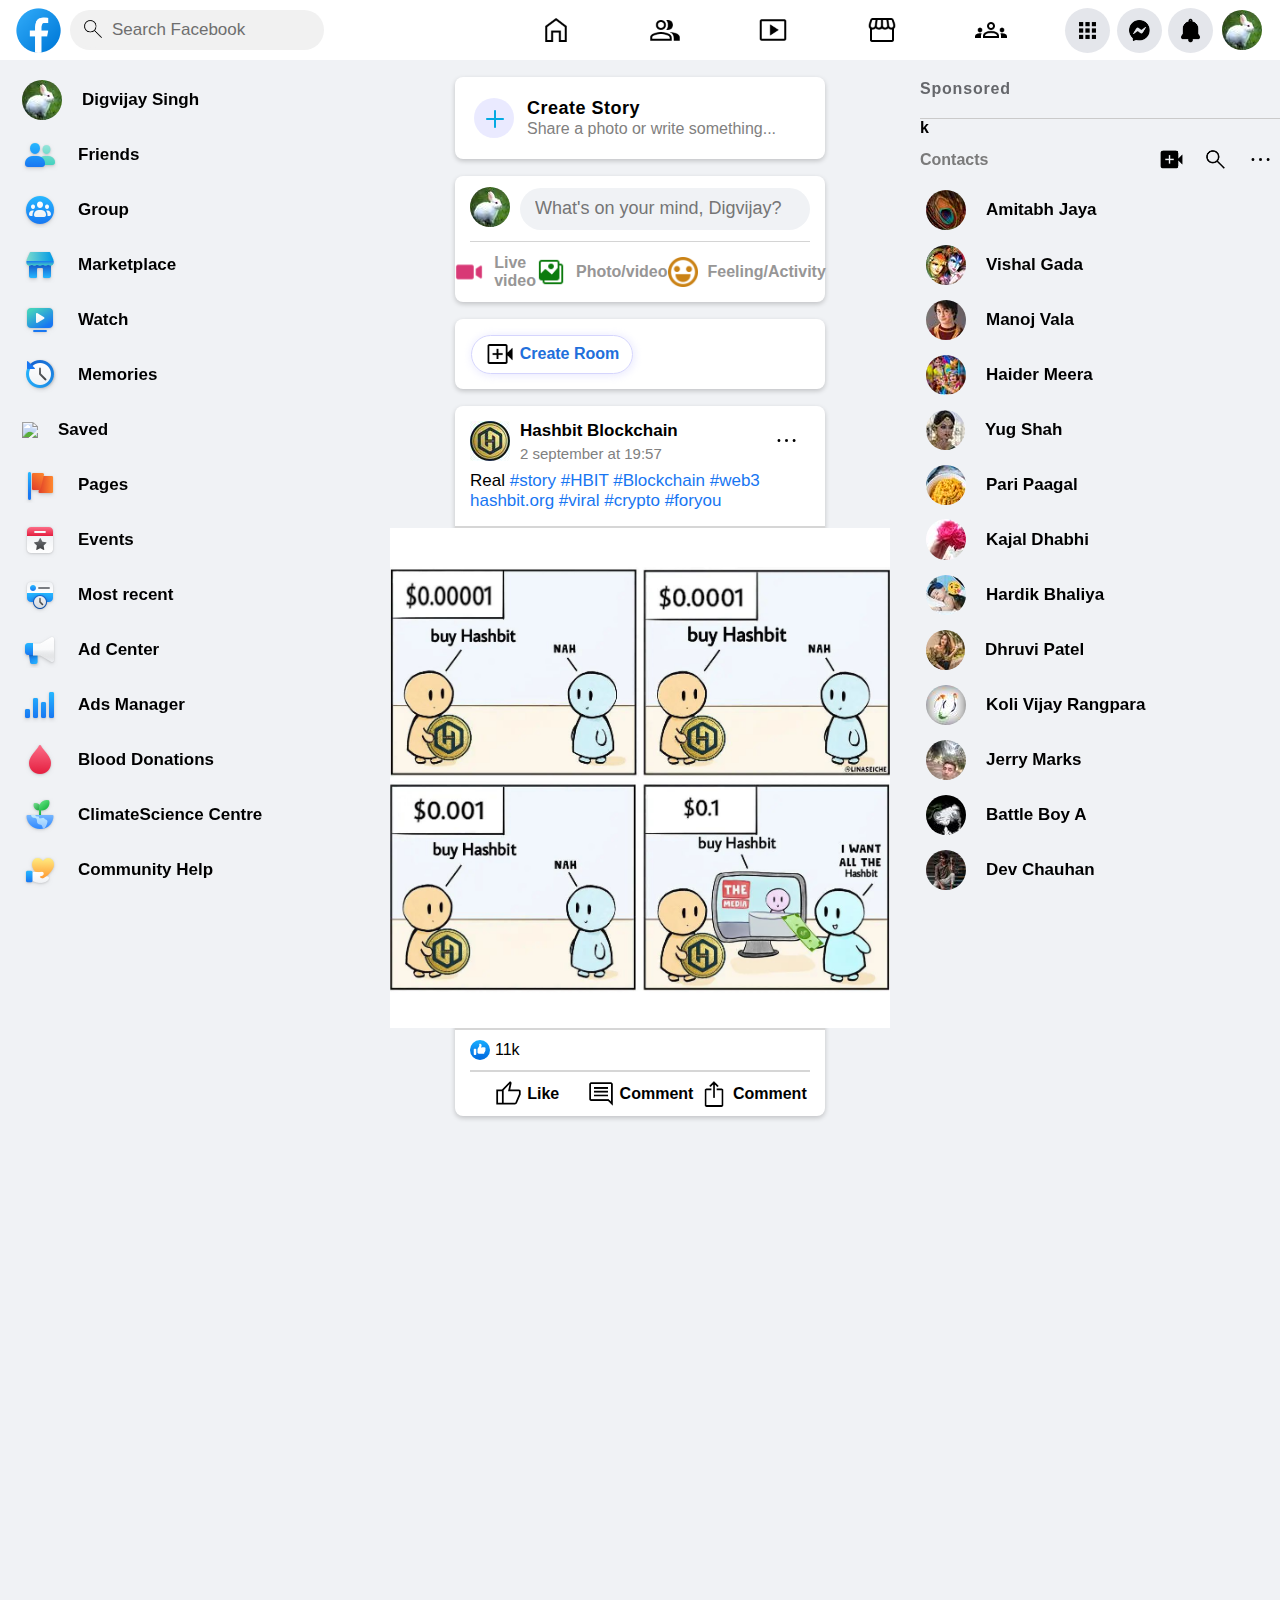
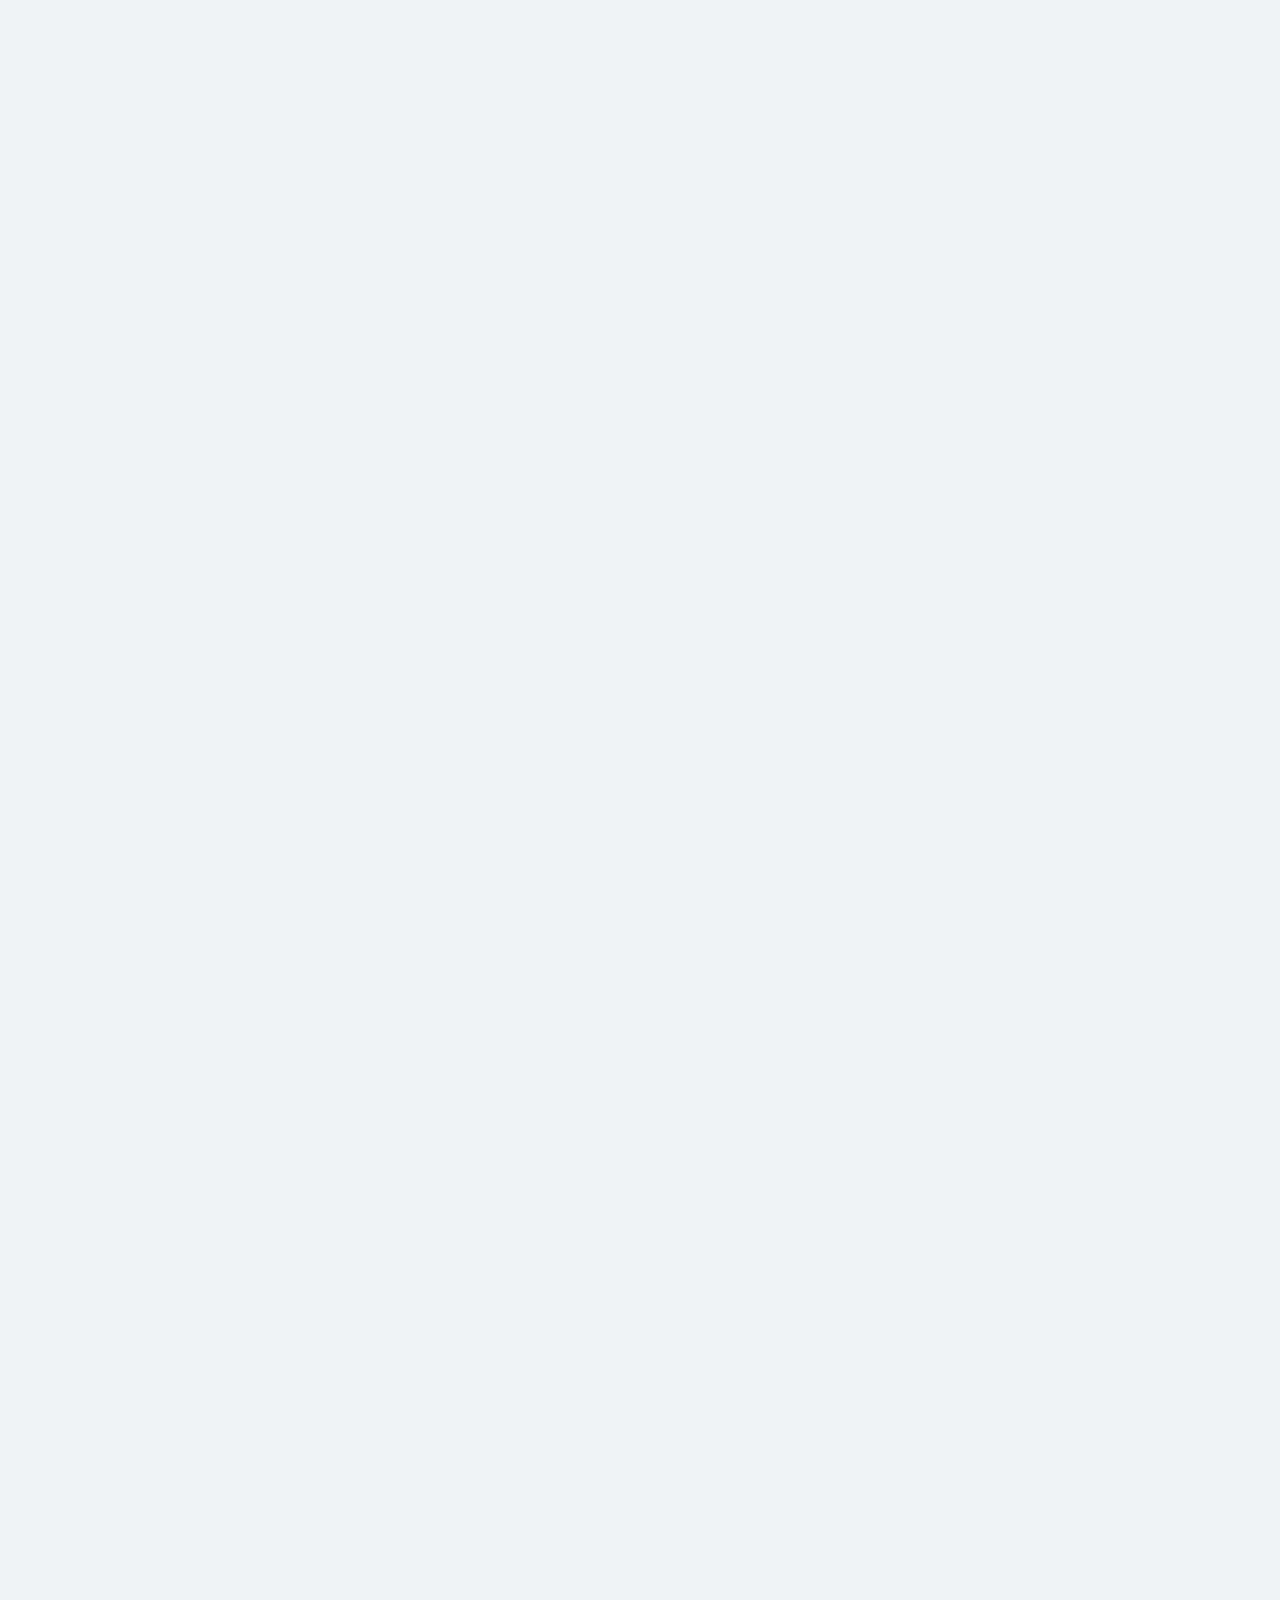
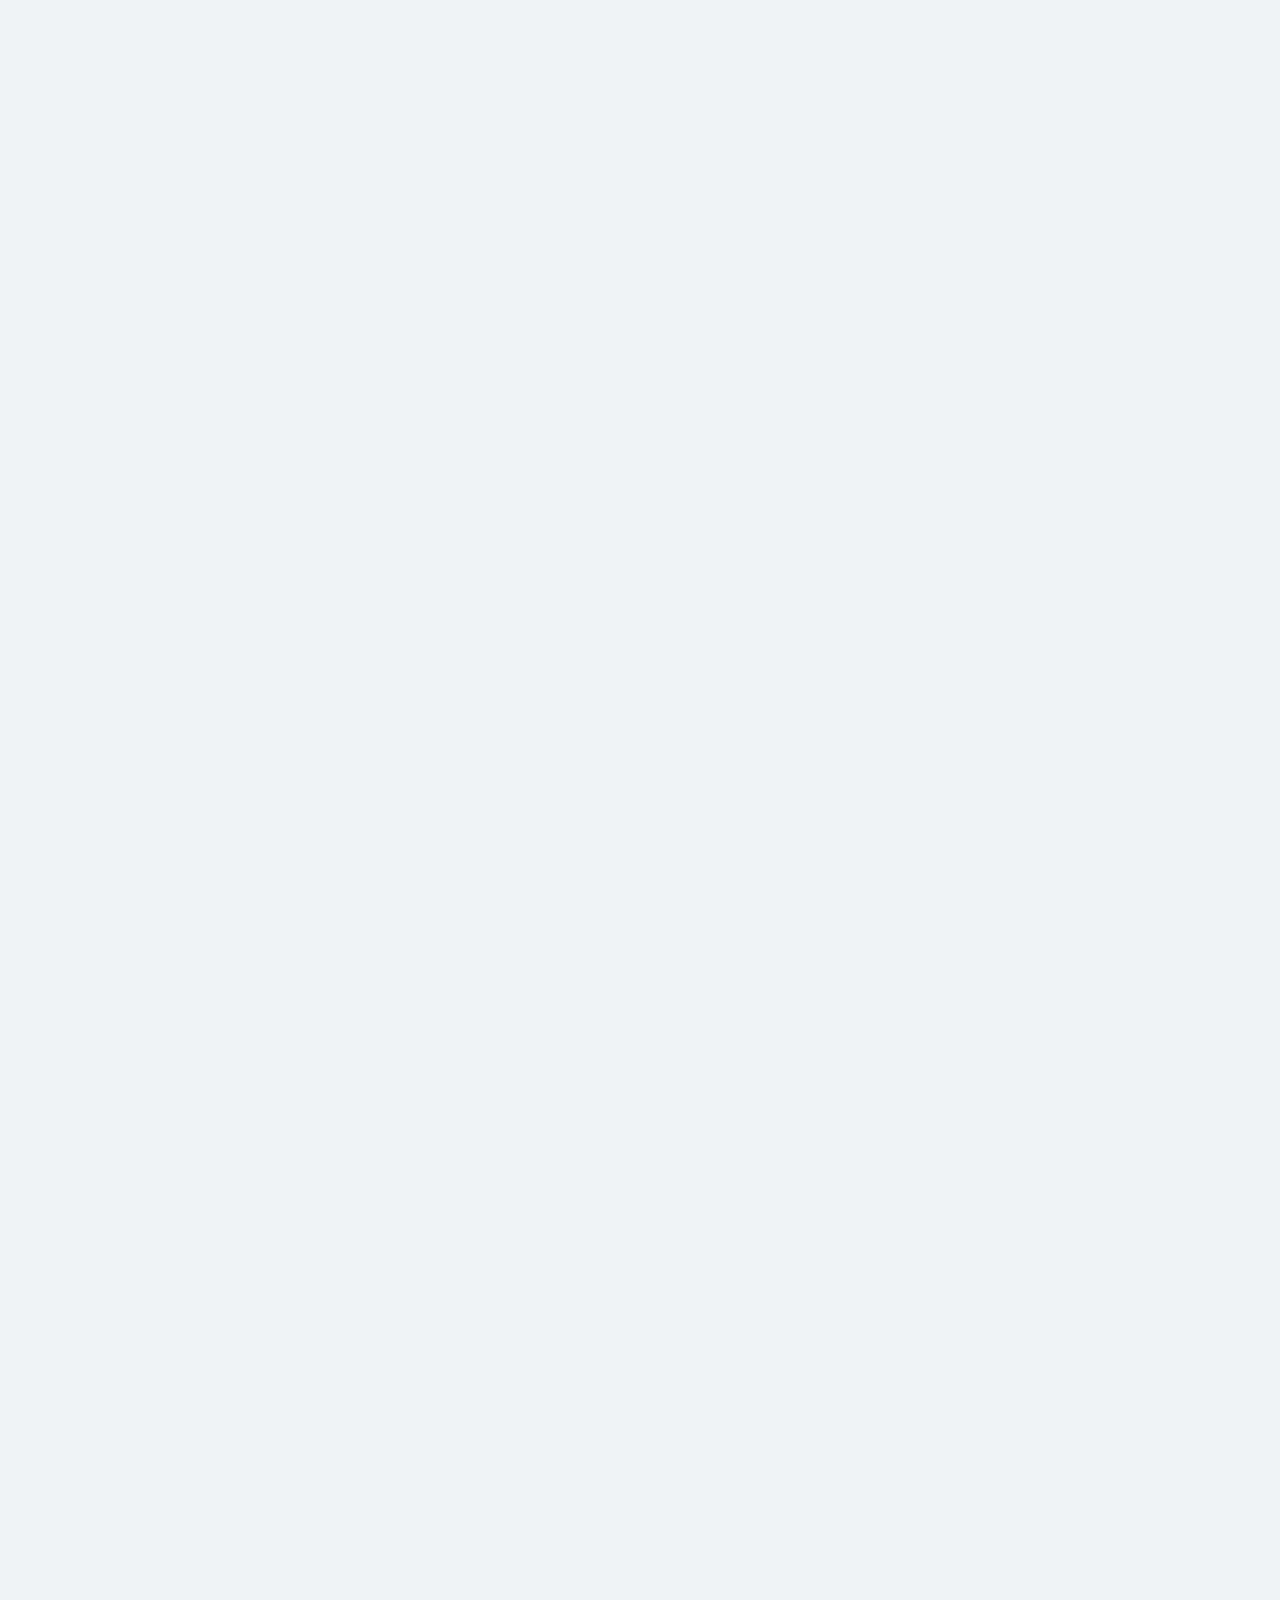
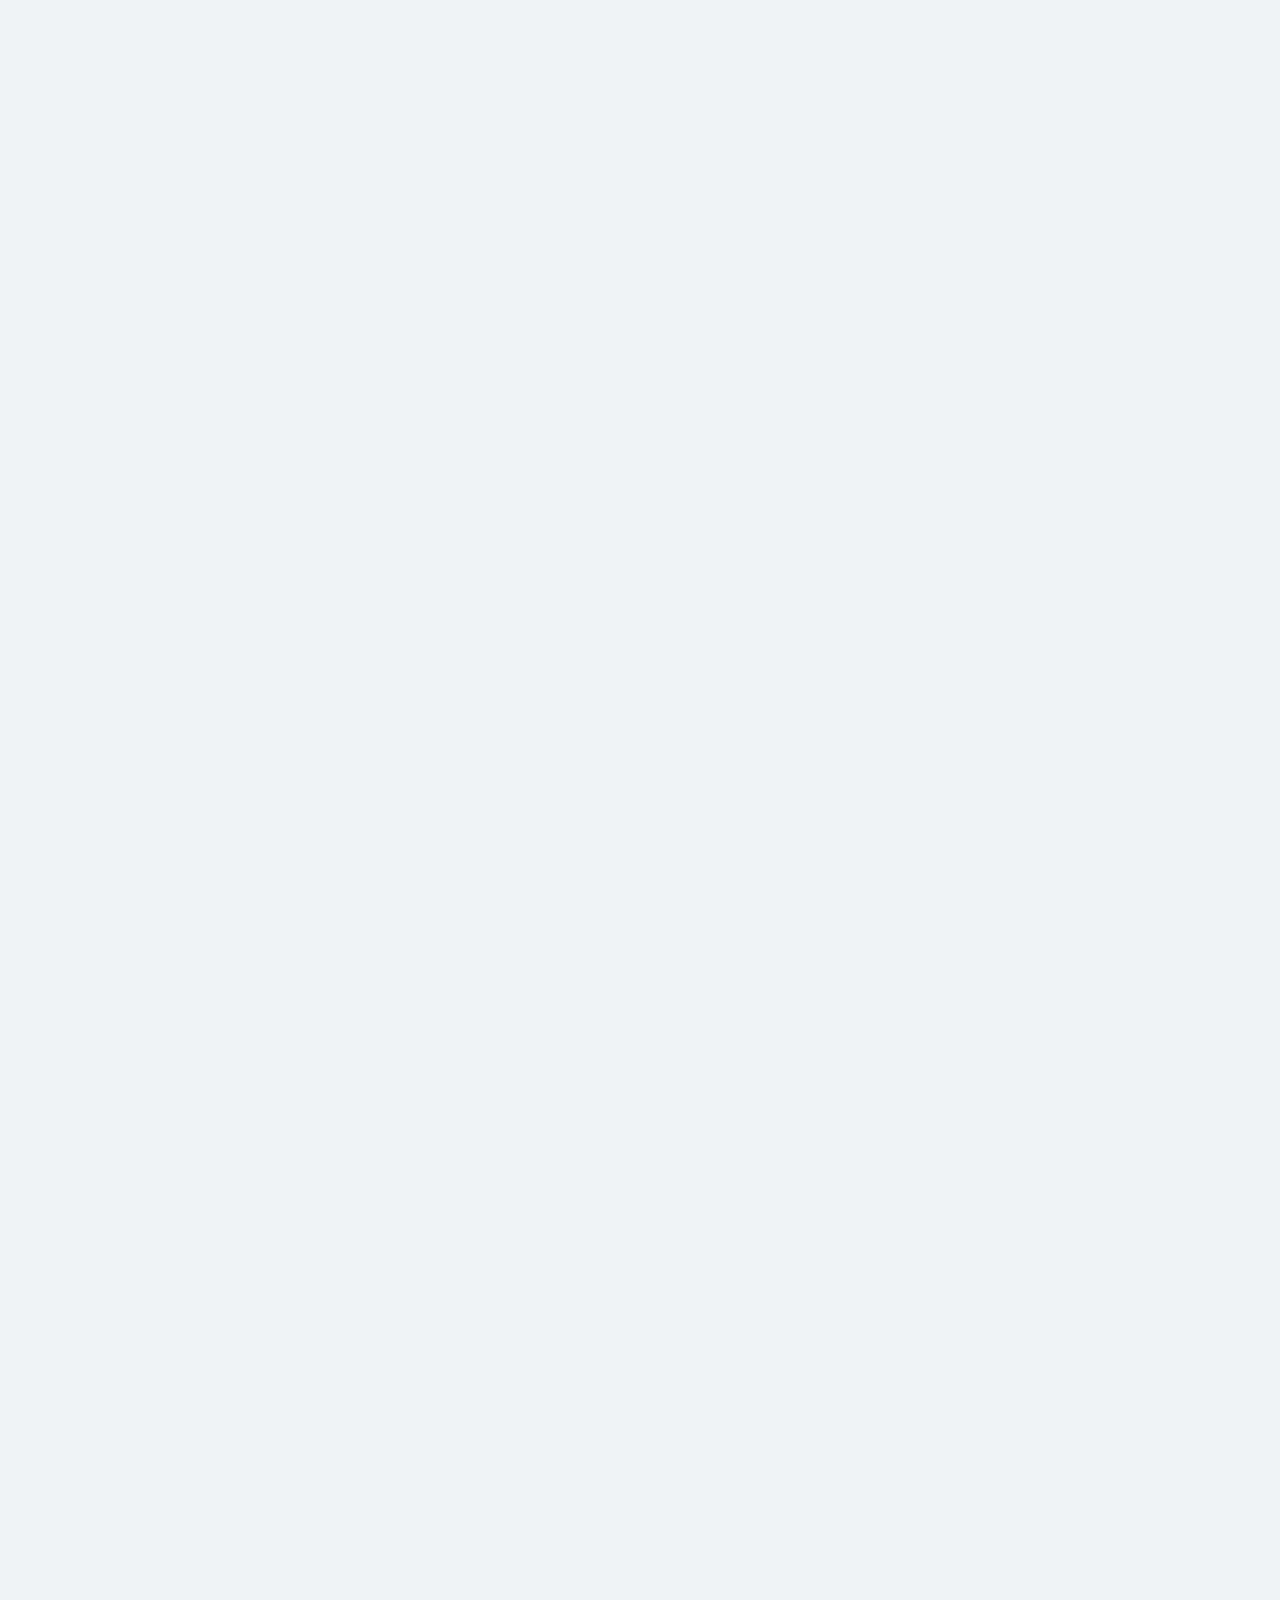
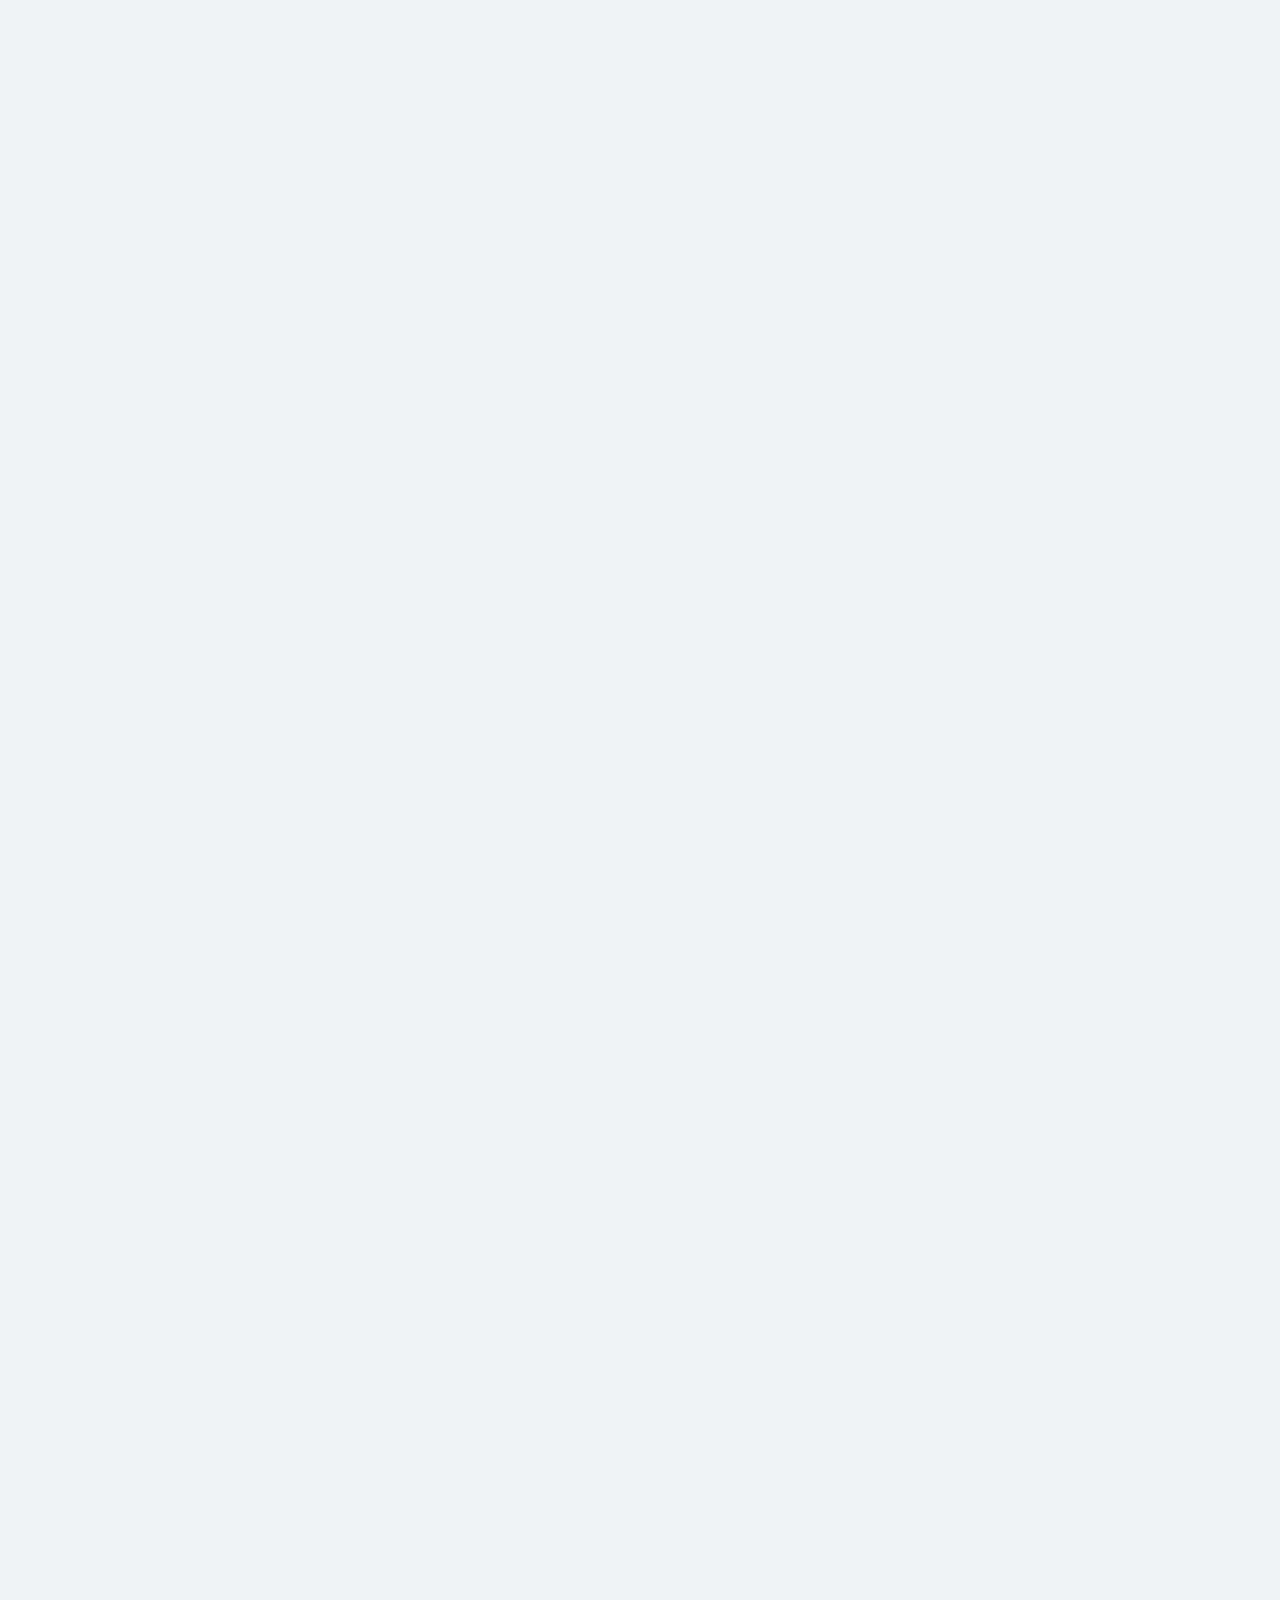
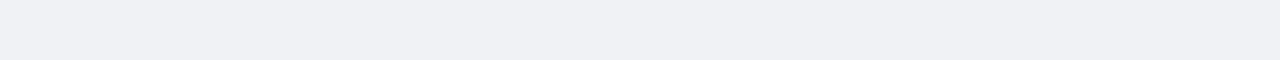
==== index.html @ 1e0960d5 "Rename facebook.html to index.html" ====
<!DOCTYPE html>
<html>

<head>
  <title>Facebook</title>
  <link rel="preconnect" href="https://fonts.googleapis.com">
  <link rel="preconnect" href="https://fonts.gstatic.com" crossorigin>
  <link href="https://fonts.googleapis.com/css2?family=Roboto:wght@400;500;700&display=swap" rel="stylesheet">
  <link rel="stylesheet" href="header.css">
  <link rel="stylesheet" href="general.css">
  <link rel="stylesheet" href="left-sidebar.css">
  <link rel="stylesheet" href="right-sidebar.css">
  <link rel="stylesheet" href="homeview.css">
</head>

<body>
  <div class="header">
    <div class="header-left">
      <img src="headerLogo/facebookLogo.png">
      <label><img src="headerLogo/search1.png"></label>
      <input type="text" placeholder="Search Facebook">
    </div>
    <div class="header-middle">

      <div class="middle-icons">
        <img src="headerLogo/home.png">
        <div class="header-middle-hover">Home</div>
      </div>
      <div class="middle-icons">
        <img src="headerLogo/friends.png">
        <div class="header-middle-hover">Friends</div>
      </div>
      <div class="middle-icons">
        <img src="headerLogo/watch.png">
        <div class="header-middle-hover">Watch</div>
      </div>
      <div class="middle-icons">
        <img src="headerLogo/marketplace.png">
        <div class="header-middle-hover">Marketplace</div>
      </div>
      <div class="middle-icons">
        <img src="headerLogo/group.png">
        <div class="header-middle-hover">Group</div>
      </div>



    </div>

    <div class="header-right">
      <button class="right-icon-hover">
        <img src="headerLogo/apps1.png">
        <div class="r-icon-hover">Menu</div>
      </button>

      <button class="right-icon-hover">
        <img src="headerLogo/messenger.png">
        <div class="r-icon-hover">Messenger</div>
      </button>

      <button class="right-icon-hover">
        <img src="headerLogo/notification.png">
        <div class="r-icon-hover">Notifications</div>
      </button>

      <button class="right-icon-hover" style="background-color: transparent;
    ">
        <img style=" 
       height:40px;
       width:40px;
       border-radius: 50%;" src="headerLogo/profile.jpg">
        <div class="r-icon-hover">Your profile</div>
      </button>
    </div>
  </div>

  <div class="left-sidebar">
    <div class="top">
      <button class="sidebar-elements">
        <img style="border-radius: 50%;" src="headerLogo/profile.jpg">
        Digvijay Singh
      </button>

      <button class="sidebar-elements">
        <img src="leftSidebarLogo/friends.png">
        Friends
      </button>

      <button class="sidebar-elements">
        <img src="leftSidebarLogo/groups.png">
        Group
      </button>

      <button class="sidebar-elements">
        <img src="leftSidebarLogo/marketplace.png">
        Marketplace
      </button>

      <button class="sidebar-elements">
        <img src="leftSidebarLogo/watch.png">
        Watch
      </button>

      <button class="sidebar-elements">
        <img src="leftSidebarLogo/memories.png">
        Memories
      </button>

      <button class="sidebar-elements">
        <img src="leftSidebarLogo/Saved.png">
        Saved
      </button>

      <button class="sidebar-elements">
        <img src="leftSidebarLogo/page.png">
        Pages
      </button>

      <button class="sidebar-elements">
        <img src="leftSidebarLogo/events.png">
        Events
      </button>

      <button class="sidebar-elements">
        <img src="leftSidebarLogo/MostRecent.png">
        Most recent
      </button>

      <button class="sidebar-elements">
        <img src="leftSidebarLogo/Adcenter.png">
        Ad Center
      </button>

      <button class="sidebar-elements">
        <img src="leftSidebarLogo/adsmanager.png">
        Ads Manager
      </button>

      <button class="sidebar-elements">
        <img src="leftSidebarLogo/blooddonation.png">
        Blood Donations
      </button>

      <button class="sidebar-elements">
        <img src="leftSidebarLogo/climatesciencecenter.png">
        ClimateScience Centre
      </button>

      <button class="sidebar-elements">
        <img src="leftSidebarLogo/communityhelp.png">
        Community Help
      </button>

      <button class="sidebar-elements">
        <img src="leftSidebarLogo/covid19imformationcenter.png">
        COVID-19 Information Center
      </button>

      <button class="sidebar-elements">
        <img src="leftSidebarLogo/emotionalhealth.png">
        Emotional Health
      </button>

      <button class="sidebar-elements">
        <img src="leftSidebarLogo/favourites.png">
        Favourites
      </button>

      <button class="sidebar-elements">
        <img src="leftSidebarLogo/fundraisers.png">
        Fundraisers
      </button>

      <button class="sidebar-elements">
        <img src="leftSidebarLogo/gamingvideo.png">
        Gaming video
      </button>

      <button class="sidebar-elements">
        <img src="leftSidebarLogo/live.png">
        Live video
      </button>

      <button class="sidebar-elements">
        <img src="leftSidebarLogo/messenger.png">
        Messenger
      </button>

      <button class="sidebar-elements">
        <img src="leftSidebarLogo/messengerkid.png">
        messenger kids
      </button>

      <button class="sidebar-elements">
        <img src="leftSidebarLogo/playgames.png">
        Play games
      </button>

      <button class="sidebar-elements">
        <img src="leftSidebarLogo/recentadactivity.png">
        Recent ad activity
      </button>
    </div>
    <div class="bottom">
      <div class="i-top">
        <p>Your shortcuts</p>
        <button class="i-top-btn">Edit</button>
      </div>
      <button class="sidebar-elements">
        <img src="leftSidebarLogo/teenpatti.png">
        TeenPatti
      </button>
      <p style="margin-left: 8px;
                 font-size:15px;
                 color:rgb(131, 131, 131)">Privacy &#183 Terms &#183 Advertising &#183 Ad choices &#183 Cookies &#183
        More &#183 Meta © 2022 </p>
    </div>
  </div>

  <div class="home-view">
    <div class="main-create-story">
    <div class="create-story">
        <div class="create-img">
          <label><img src="homeViewLogo/plus.png"></label>
        </div>
        <div class="-div-text">
          <div class="div-text-1">
          <span>Create Story</span>
          </div>
         <div  class="div-text-2">
          <span>Share a photo or write something...</span>
         </div>
        </div>
    </div>
    </div>
    <div class="home-activity">
        <div class="top-home-activity">
            <div class="-div-img">
              <img style="
              margin-right: 10px;
              border-radius: 50%;" src="headerLogo/profile.jpg">
            </div>
            <div class="-div-input">
              <input type="text" placeholder="What's on your mind, Digvijay?">
            </div>
        </div>
        <div class="bottom-home-activity">
            <div class="b-h-a">
              <img src="homeViewLogo/video.png">
              <span>Live video</span>
            </div>
            <div class="b-h-a">
              <img src="homeViewLogo/photos.png">
              <span>Photo/video</span>
            </div>
            <div class="b-h-a">
              <img src="homeViewLogo/emoji.png">
              <span>Feeling/Activity</span>
            </div>
        </div>
    </div>
    <div class="create-story-1">
      <div class="-create-story-1">
            <img src="homeViewLogo/createRoom.png">
            <P>Create Room</P>
      </div>
    </div>
    <div class="home-post-1">
      <div class="post-1-top">
             <div class="post1-details">
               <div style="display: flex;flex-direction:row">
               <div style="vertical-align: top;"><img src="homeViewLogo/blockchain.jpg"></div>
               <div class="post1-n-d">
                   <P style="font-size: 17px;font-weight:600;vertical-align: top;">Hashbit Blockchain</P>
                   <p style="font-size:15px;margin-top: 3.9px;color:gray">2 september at 19:57</p>
               </div>
               </div>
               <div>
                 <button><img src="rightSidebarLogo/threedot.png"></button>
               </div>
             </div>
             <div class="post1-tags">
                 <p style="color:rgb(24,118,242);font-size:17px;"><span style="color:black">Real</span> #story #HBIT #Blockchain #web3 hashbit.org #viral #crypto #foryou</p>
             </div>
      </div>
      <div class="post-1-middle">
        <img src="homeViewLogo/hashbitHome.jpg">
      </div>
      <div class="post-1-bottom">
         <div class="post-1-bottom-like"><img style="height:20px;" src="homeViewLogo/like.svg"><p style="margin-left: 5px;">11k</p></div>
         <div class="post1-bottom-icon">
         <div class="post1-bottom-menu"><img src="homeViewLogo/like1.svg"><p style="margin-left: 5px;">Like</p></div>
           <div class="post1-bottom-menu"><img src="homeViewLogo/comment.png"><p style="margin-left: 5px;">Comment</p></div>
           <div class="post1-bottom-menu"><img src="homeViewLogo/share.png"><p style="margin-left: 5px;">Comment</p></div>
         </div>
          </div>
      </div>
    </div>
 
  <div class="right-sidebar">
    <div class="r-top">
      <p style="letter-spacing: 0.8px;">Sponsored</p>
    </div>k
    <div class="r-middle">
      <div class="r-middle-top">
        <div>
          <p>Contacts</p>
        </div>
        <div>
          <button>
            <img src="rightSidebarLogo/video.png">
          </button>
          <button>
            <img src="rightSidebarLogo/search.png">
          </button>
          <button>
            <img src="rightSidebarLogo/threedot.png">
          </button>
        </div>
      </div>
      <div class="r-middle-bottom">
        <button class="r-btn-hover">
          <img src="rightSidebarLogo/1.jpg">
          <div>Amitabh Jaya</div>
        </button>

        <button class="r-btn-hover">
          <img src="rightSidebarLogo/2.jpg">
          <div>Vishal Gada</div>
        </button>

        <button class="r-btn-hover">
          <img src="rightSidebarLogo/3.jpg">
          <div>Manoj Vala</div>
        </button>

        <button class="r-btn-hover">
          <img src="rightSidebarLogo/5.jpg">
          <div>Haider Meera</div>
        </button>

        <button class="r-btn-hover">
          <img src="rightSidebarLogo/6.jpg">
          <div>Yug Shah</div>
        </button>

        <button class="r-btn-hover">
          <img src="rightSidebarLogo/7.jpg">
          <div>Pari Paagal</div>
        </button>

        <button class="r-btn-hover">
          <img src="rightSidebarLogo/8.jpg">
          <div>Kajal Dhabhi</div>
        </button>

        <button class="r-btn-hover">
          <img src="rightSidebarLogo/9.jpg">
          <div>Hardik Bhaliya</div>
        </button>

        <button class="r-btn-hover">
          <img src="rightSidebarLogo/10.jpg">
          <div>Dhruvi Patel</div>
        </button>

        <button class="r-btn-hover">
          <img src="rightSidebarLogo/11.jpg">
          <div>Koli Vijay Rangpara</div>
        </button>

        <button class="r-btn-hover">
          <img src="rightSidebarLogo/12.jpg">
          <div>Jerry Marks</div>
        </button>

        <button class="r-btn-hover">
          <img src="rightSidebarLogo/13.jpg">
          <div>Battle Boy A</div>
        </button>

        <button class="r-btn-hover">
          <img src="rightSidebarLogo/14.jpg">
          <div>Dev Chauhan</div>
        </button>

        <button class="r-btn-hover">
          <img src="rightSidebarLogo/15.jpg">
          <div>Vijay Sharma</div>
        </button>

        <button class="r-btn-hover">
          <img src="rightSidebarLogo/16.jpg">
          <div>Sagar Kumar</div>
        </button>

        <button class="r-btn-hover">
          <img src="rightSidebarLogo/17.jpg">
          <div>Teenpatti Ka Pot King</div>
        </button>

        <button class="r-btn-hover">
          <img src="rightSidebarLogo/18.jpg">
          <div>Nirali Desai</div>
        </button>

        <button class="r-btn-hover"> 
          <img src="rightSidebarLogo/19.jpg">
          <div>Blind Pot</div>
        </button>

        <button class="r-btn-hover">
          <img src="rightSidebarLogo/20.jpg">
          <div>Rahul Khurana</div>
        </button>

        <button class="r-btn-hover">
          <img src="rightSidebarLogo/21.jpg">
          <div>Jayanti Makwana</div>
        </button>

      </div>
    </div>
    <div class="r-bottom">
        <div class="r-bottom-0">
          <p>Group conversations</p>
        </div>
        
        <button class="r-bottom-1">
           <img class="i1" src="rightSidebarLogo/22.jpg">
           <img class="i2" src="rightSidebarLogo/22-1.jpg">
           <p style="padding-left:50px;">Tp</p>
        </button>
        
        
        <button  class="r-bottom-2">
          <label>
            <img style="height:35px;" src="rightSidebarLogo/plus.png">
          </label>
          <p>Create New Group</p>
        </button>  
  </div>
  </div>
  
 

</body>
</html>
---- header.css ----
.header{
     z-index:500;
     height:60px;
     background-color: white;  
     top:0;
     left:0;
     right:0;
     position:fixed;
     display:flex;
     font-family: 'Roboto', sans-serif;
}
.header-left{
     margin-left: 12px;
   width:350px;
   display:flex;
   align-items: center;
}
.header-left label img{
     height:26px;
}
.header-left label
{    
     display: flex;
     background-color: rgb(241, 241, 241);
     height:38px;
     width:38px;
     top:10.2px;
     align-items: center;
     position:absolute;
     left:74px;
     justify-content: center;
     border-radius: 50%;
}
.header-left img{
     height:53px;
}
.header-left input::placeholder{
     padding-left: 40px;
     font-size: 17px;
     color:rgb(110, 110, 110);
}
.header-left input{
     background-color: rgb(241, 241, 241);
     outline:none;
     border:none;
     border-radius: 20px;
     margin-left:5px;
     height:38px;
     width:250px;
     
}
.header-middle{
    position:relative;
    flex:1;
    display:flex;
    justify-content: start;
    padding-left: 140px;
    align-items:center; 
    margin-right:20px;
}

.header-middle-hover,
.r-icon-hover{
     position: absolute;
     background-color:rgb(80, 80, 80);
     padding:7px 7px 7px 7px;
     border-radius: 4px;
     color:rgb(243, 243, 243);
     font-size: 15px;
     bottom:-32px;
     pointer-events: none;
     white-space: nowrap;
     opacity:0;
     transition: opacity 0.05s;
}
.middle-icons:hover .header-middle-hover,
.right-icon-hover:hover .r-icon-hover{
     opacity:1;
}

.middle-icons:hover{
     background-color: rgb(230, 230, 230);
}
.middle-icons{
     display: flex;
   cursor: pointer;
   border-radius:6px;
  max-width: 115px;
  height:53px;
  flex:1;
   justify-content: center;
   align-items: center;
}
.middle-icons img{
     height:32px;
}
.header-right{
     display:flex;
     width:200px;
     flex-shrink: 0;
     justify-content: space-between;
     align-items: center;
     margin-right: 15px;
}
.header-right button:hover{
     background-color: rgb(218, 218, 218);
}
.header-right button{
     background-color: rgb(228, 230, 235);
     height:45px;
     width:45px;
     border:none;
    border-radius: 50%;
    cursor:pointer;
}
.header-right img{
     height:25px;
}
.right-icon-hover{
     display: flex;
     justify-content: center;
     align-items: center;
     position:relative;
}
@media (max-width:1260px){
     .header-left input{
          width:0px;
          display: none;
     }
     .header-left{
          flex:1;
          max-width:200px;
     }
}
@media (max-width:700px){
  .header-middle{
       opacity:0;
  }
}
---- general.css ----
body{
  height:8000px;
  margin:0;
  font-family: "Segoe UI Historic", "Segoe UI", Helvetic, Arial, sans-serif;
  background-color: rgb(240, 242, 245);
}
p{
  margin-top:0px;
  margin-bottom: 0px;
  margin-left: 0px;
  margin-right:0;
}
---- left-sidebar.css ----
.left-sidebar{

  position:fixed;
  left:0;
  top:60px;
  bottom:0;
  width: 360px;
  z-index:1;
  overflow-x: hidden;
  overflow-y: hidden;
}
.left-sidebar:hover{
  overflow-y: visible;
}
.left-sidebar::-webkit-scrollbar{
  width:10px;
}
.left-sidebar::-webkit-scrollbar-button{
  display: none;
}
.left-sidebar::-webkit-scrollbar-track{ 
  
  background:rgb(218, 218, 218); 
}
.left-sidebar::-webkit-scrollbar-thumb{  
  background:rgb(184, 184, 184);
  border-radius: 10px;
}

/* .left-sidebar::-webkit-scrollbar-thumb:hover{
  border-width:3px;
  overflow-y:scroll ;
  border-style: solid;
  border-color:rgb(218, 218, 218);
  background:rgb(14, 9, 9);
} */

.top{
  margin-top: 12px;
  margin-left: 8px;
  display:grid;
}
.sidebar-elements{
  display: flex;
  justify-content: start;
  align-items: center;
}
.top button,
.bottom .sidebar-elements{
  cursor: pointer;
  padding-left: 14px;
  height:55px;
  outline: none;
  border:none;
  background-color: transparent;
  font-family: "Segoe UI Historic", "Segoe UI", Helvetic, Arial, sans-serif; 
  font-weight: 700;
  font-size:17px;
  border-top-left-radius: 8px ;
  border-bottom-left-radius: 8px ;
}
.sidebar-elements img{
   margin-right: 20px; 
}
.sidebar-elements:hover{
       background-color: rgb(224, 224, 224);
}
.bottom{
  margin-left: 8px;
  display: flex;
  flex-direction: column;
}
.i-top{
  border-top: 2px;
  border-top-style: solid;
  height:53px;
  border-color: rgb(214, 214, 214);
  padding-left:10px;
  
  display: flex;
  justify-content: space-between;
  align-items: center;
}
.i-top-btn{
   padding:8px 8px 8px 8px;
   border-radius: 5px;
   border:none;
   outline: none;
   background-color: transparent;
   color:rgb(87, 87, 245);
   opacity: 0;
}
.bottom:hover .i-top-btn{
  opacity: 1;
}
.i-top-btn:hover{
 background-color: rgb(223, 223, 223);

}
.i-top p{
  font-family: "Segoe UI Historic", "Segoe UI", Helvetic, Arial, sans-serif; 
  font-size:20px;
  color:rgb(112, 112, 112);
  font-weight: bold;
}
---- right-sidebar.css ----
.right-sidebar{
  overflow-x: hidden;
  overflow-y: hidden;
  top:60px;
  font-weight: 700;
  right:0;
  bottom:0;
  width:360px;
  position:fixed;
  overflow-x: hidden;
  overflow-y: hidden;
}
.right-sidebar:hover{
  overflow-y: visible;
}
.right-sidebar::-webkit-scrollbar{
  width:10px;
}
.right-sidebar::-webkit-scrollbar-button{
  display: none;
}
.right-sidebar::-webkit-scrollbar-track{ 
  
  background:rgb(218, 218, 218); 
}
.right-sidebar::-webkit-scrollbar-thumb{  
  background:rgb(184, 184, 184);
  border-radius: 10px;
}
.r-top{
  height:58px;
  font-weight: 700;
  display: flex;
  justify-content: start;
  align-items: center;
  border-bottom-style: solid;
  border-bottom-width:1px;
  border-bottom-color:rgb(202, 202, 202);
  color:rgb(101, 103, 107);
}
.r-middle-top{
  height:45px;
  font-weight: 700; 
  display: flex;
  color:rgb(122, 122, 122);
  justify-content: space-between;
  align-items: center;
}
.r-middle-top button{
  padding:4px 2px 2px 2px;
  border-radius: 50%;
  border:none;
  outline:none;
  background:transparent;
  height:40px;
  width:40px;
  
}
.r-middle-top img
{
  height:25px;
}
.r-middle-bottom{
  display: grid;
  
}
.r-btn-hover img{
  border-radius: 50%;
  margin-right: 20px;
}
.r-btn-hover:hover{
  background-color: rgb(224, 224, 224);
}
.r-btn-hover{
  border-top-left-radius: 8px ;
  border-bottom-left-radius: 8px ;
  cursor: pointer;
  border:none;
  outline:none;
  background-color: transparent;
  font-family: "Segoe UI Historic", "Segoe UI", Helvetic, Arial, sans-serif; 
  font-weight: 700;
  font-size:17px;
  height:55px;
  display: flex;
   justify-content: start;
   align-items: center;
  flex:1;
}

.r-bottom{
 
  margin-top: 10px;
  display: flex;
  flex-direction: column;
}

.r-bottom-0{
  letter-spacing: 1px;
  display: flex;
  justify-content: start;
  align-items: center;
  height:50px;  
  color:rgb(104, 104, 104);
  border-top-style: solid;
  border-top-width: 1px;
  border-top-color:rgb(202, 202, 202);
}
.r-bottom button{
  font-family: "Segoe UI Historic", "Segoe UI", Helvetic, Arial, sans-serif; 
  font-weight: 700;
  height:55px;
}

.i1{
  left:12px;
  top:1290px;
  height:24px;
  position:absolute;
  border-radius: 50%;
  z-index:1;
}
.i2{
  z-index:0;
  left:20px;
  top:1273px;
  height:24px;
  position:absolute;
  border-radius: 50%;
  
}
.r-bottom-1:hover,
.r-bottom-2:hover{
  background-color: rgb(224, 224, 224);
}
.r-bottom-1,
.r-bottom-2{
  border-top-left-radius: 8px ;
  border-bottom-left-radius: 8px ; 
  font-size: 17px;
  display: flex;
  justify-content: start;
  align-items: center;
  cursor: pointer;
  border:none;
  outline:none;
  background-color: transparent;
}
.r-bottom-2 label{
    background: rgb(218, 218, 218);
    display:flex;
    justify-content: center;
    align-items: center;
    height:40px;
    width:40px;
    
    margin-right: 18px;
    
    border-radius: 50%;;
}
---- homeview.css ----
.home-view{
  display: flex;
  flex-direction: column;
  margin-left: 455px;
  margin-right: 455px;
  margin-top: 60px;
  flex-shrink: 0;
    
}
.create-story:hover{
  
  background-color: rgb(240, 240, 240);
}
.create-story{
  
  
  border-radius: 8px;
  height:70px;
  justify-content: start;
  align-items: center;
  display: flex;
  background-color: white;
  
}
.main-create-story{
  border-radius: 8px;
  box-shadow: 0px 2px 5px rgba(0,0,0,0.2);
  margin-top: 17px;
  padding:6px 8px 6px 9px;
  background-color: white;
  height:70px;

}
.create-img{
  width:40px;
  margin-left:10px;
  margin-right: 13px;
}
.create-story img{
   height:32px;
}
.create-story label{
  display: flex;
  justify-content: center;
  align-items: center;
  border-radius: 50%;
  background-color: rgba(134, 134, 255, 0.171);
  height:40px;
  width:100%;

}
.div-text-2{
    color:rgb(129, 128, 128);
}
.div-text-1{
  font-weight: 600;
  font-size:18px;
  letter-spacing: 0.5px;
  margin-bottom: 1px;
}
.-div-text{
   display: flex;
   flex-direction: column;  
}
.home-activity{
  border-radius: 8px;
  box-shadow: 0px 2px 5px rgba(0,0,0,0.2);
  padding-left:15px;
  padding-right:15px;
  background-color: white;
  margin-top: 17px;
  display: flex;
  flex-direction: column;
}
.top-home-activity{
  display: flex;
  justify-content: start;
  align-items: center;
  height:65px;
  border-bottom-style:solid ;
  border-bottom-width:1px ;
  border-bottom-color:rgb(212, 212, 212) ;
}
.-div-input{
  display: flex;
  flex:1;

}
.-div-input input::placeholder{
  font-size:18px;
}
.-div-input input{
  padding-left: 15px;
  font-size:18px;
  width:100%;
  height:40px;
  outline:none;
  border:none;
  border-radius: 25px;
  background-color: rgb(240, 242, 245);
}
.bottom-home-activity{
  display: flex;
  height:60px;
}
.bottom-home-activity img{
  height:30px;
  margin-right: 10px;
}
.bottom-home-activity{
  font-weight: 600;
  color:rgb(151, 150, 150);
  height:60px;
  display: flex;
  justify-content: center;
  align-items: center;
}
.b-h-a:hover{
background-color: rgb(240, 240, 240);
}
.b-h-a{
  justify-content: center;
  align-items: center;
  display:flex;
  height:42px;
  border-radius: 10px;
  flex:1;
  cursor: pointer;
}
.create-story-1{
  
  margin-top:17px;
  border-radius: 8px;
  box-shadow: 0px 2px 5px rgba(0,0,0,0.2);
  display: flex;
  height:50px;
  padding:10px 10px 10px 10px;
  justify-content: start;
  align-items: center;
  background-color: white;
  font-weight:700;
  color:#216fdb;
}
.-create-story-1{
  margin-left: 6px;
  display: flex;
  width:160px;
  justify-content: center;
  align-items: center;;
  border:solid;
  border-width:1px;
  border-color: rgb(213, 213, 253);   
   border-radius: 20px;
  height:37px;
  box-shadow: 1px 1px 10px rgba(213, 213, 253, 0.6);
}
.-create-story-1 img{
  height:30px;
  margin-right: 5px; 
}

.home-post-1{
  margin-top:17px;
  height:710px;
  background-color: white;
  box-shadow: 0px 2px 5px rgba(0,0,0,0.2);
  border-radius: 8px;
  display: flex;
  flex-direction: column;
}
.post-1-top{
  padding:15px 20px 15px 15px;
  height:90px;
  border-bottom-style: solid;
  border-bottom-color: rgb(214, 214, 214);
  border-width: 2px;
  display:flex;
  flex-direction: column;
}
.post1-details{
  display: flex;
  flex-direction: row;
  justify-content: space-between;
}
.post1-n-d{
  margin-left:10px;
}
.post-1-top button img{
  padding-top:3px; 
  height:25px;
}
.post-1-top button:hover{
  background-color: rgb(240, 240, 240);
}
.post-1-top button{
   background-color: transparent;
   border:none;
   height:38px;
   width:38px;
   transition: 0.3s;
   outline: none;
   border-radius :50%;
}
.post1-tags{
  width:300px;
  margin-top: 6px;
}
.post-1-middle{
  display:flex;
  justify-content: center;
}
.post-1-middle img{
  width:500px; 
}
.post-1-bottom{
  height:100px;
  border-top-style:solid;
  border-top-color: rgb(214, 214, 214);
  border-width: 2px;
  padding:0px 15px 0px 15px;
}
.post-1-bottom-like{
  height:40px;
  display: flex;
  justify-content: start;
  align-items: center;
  border-bottom-style:solid;
  border-bottom-color:rgba(214,214,214);
  border-bottom-width:2px;
}
.post1-bottom-icon{
  height:43px;
  display: flex;
  justify-content: center;
  align-items: center;
  flex-direction: row;
}
.post1-bottom-menu img{
  height:28px;
}
.post1-bottom-menu:hover{
  background-color: rgb(238, 238, 238);
  border-radius: 5px;
}
.post1-bottom-menu{
  display: flex;
  flex:1;
  justify-content: center;
  align-items: center;
  height:35px;
  font-weight: bold
  ;
  transition: 0.3s;
  
}
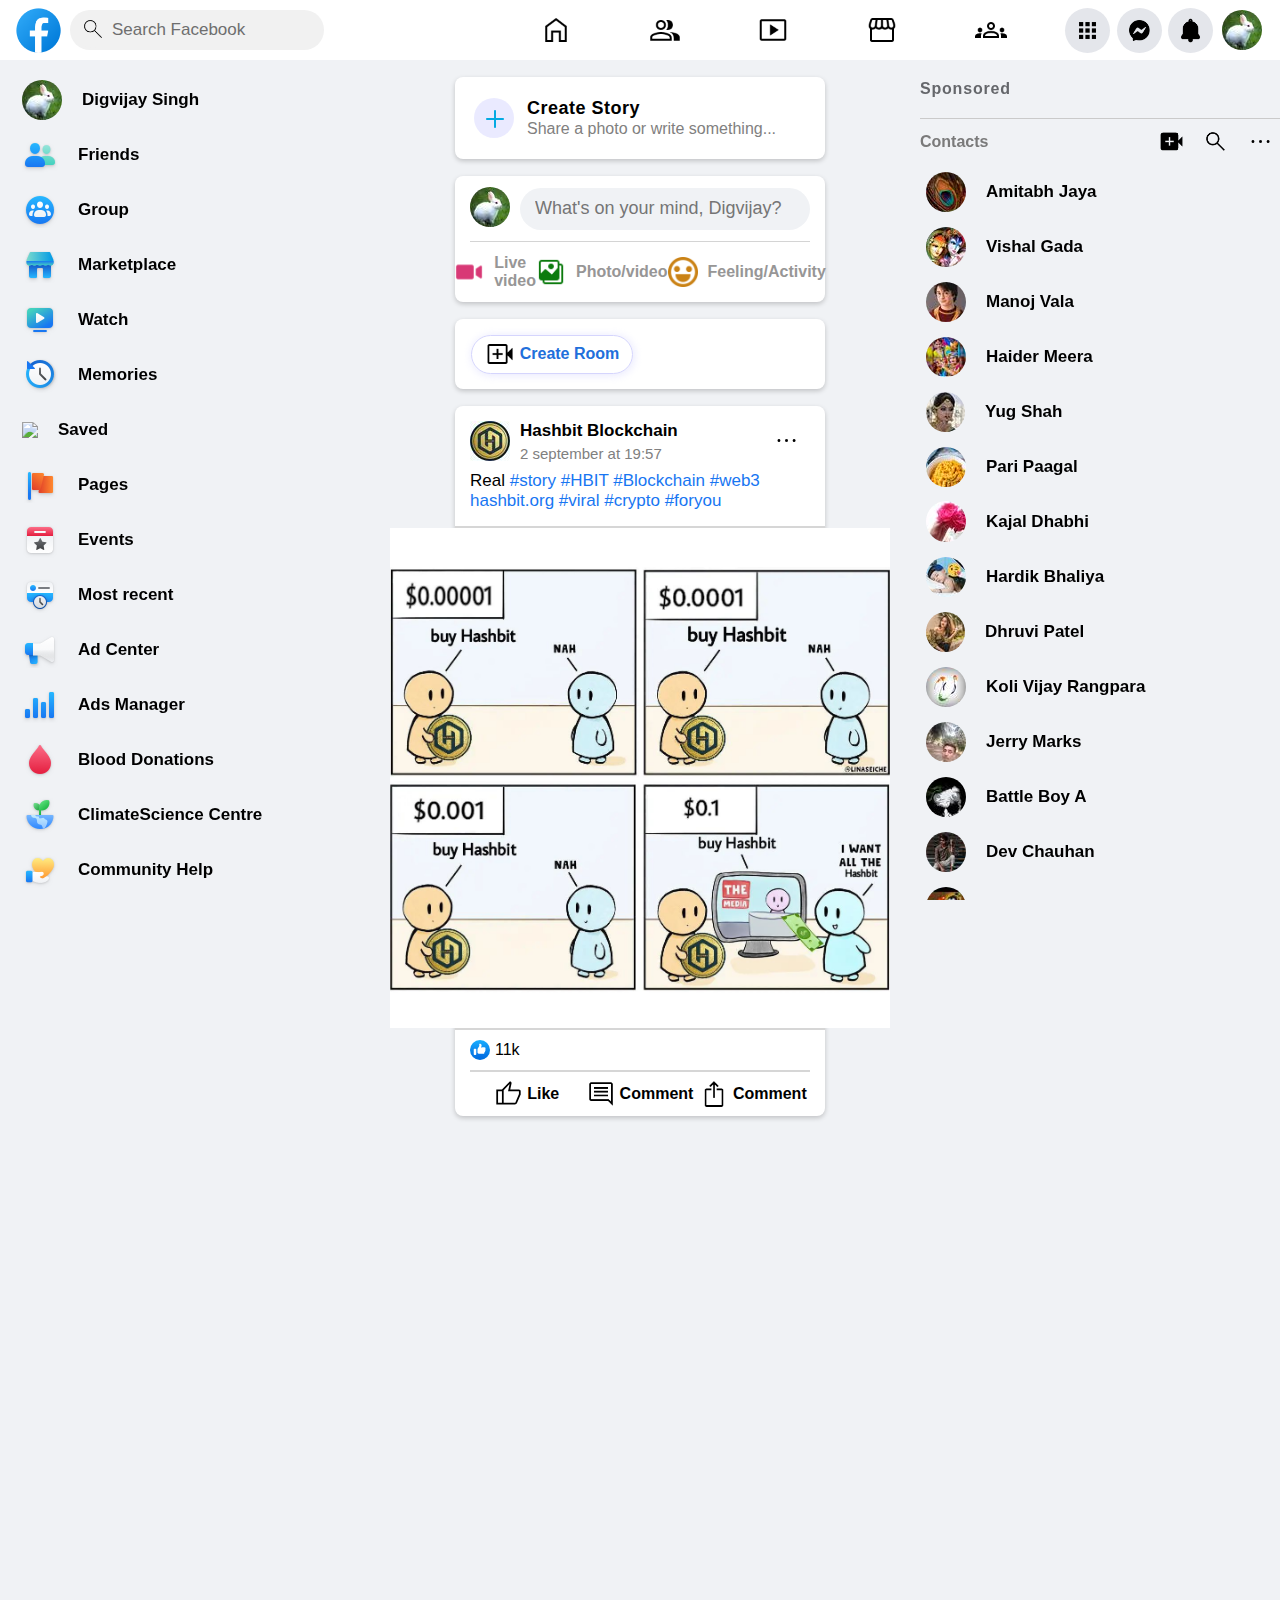
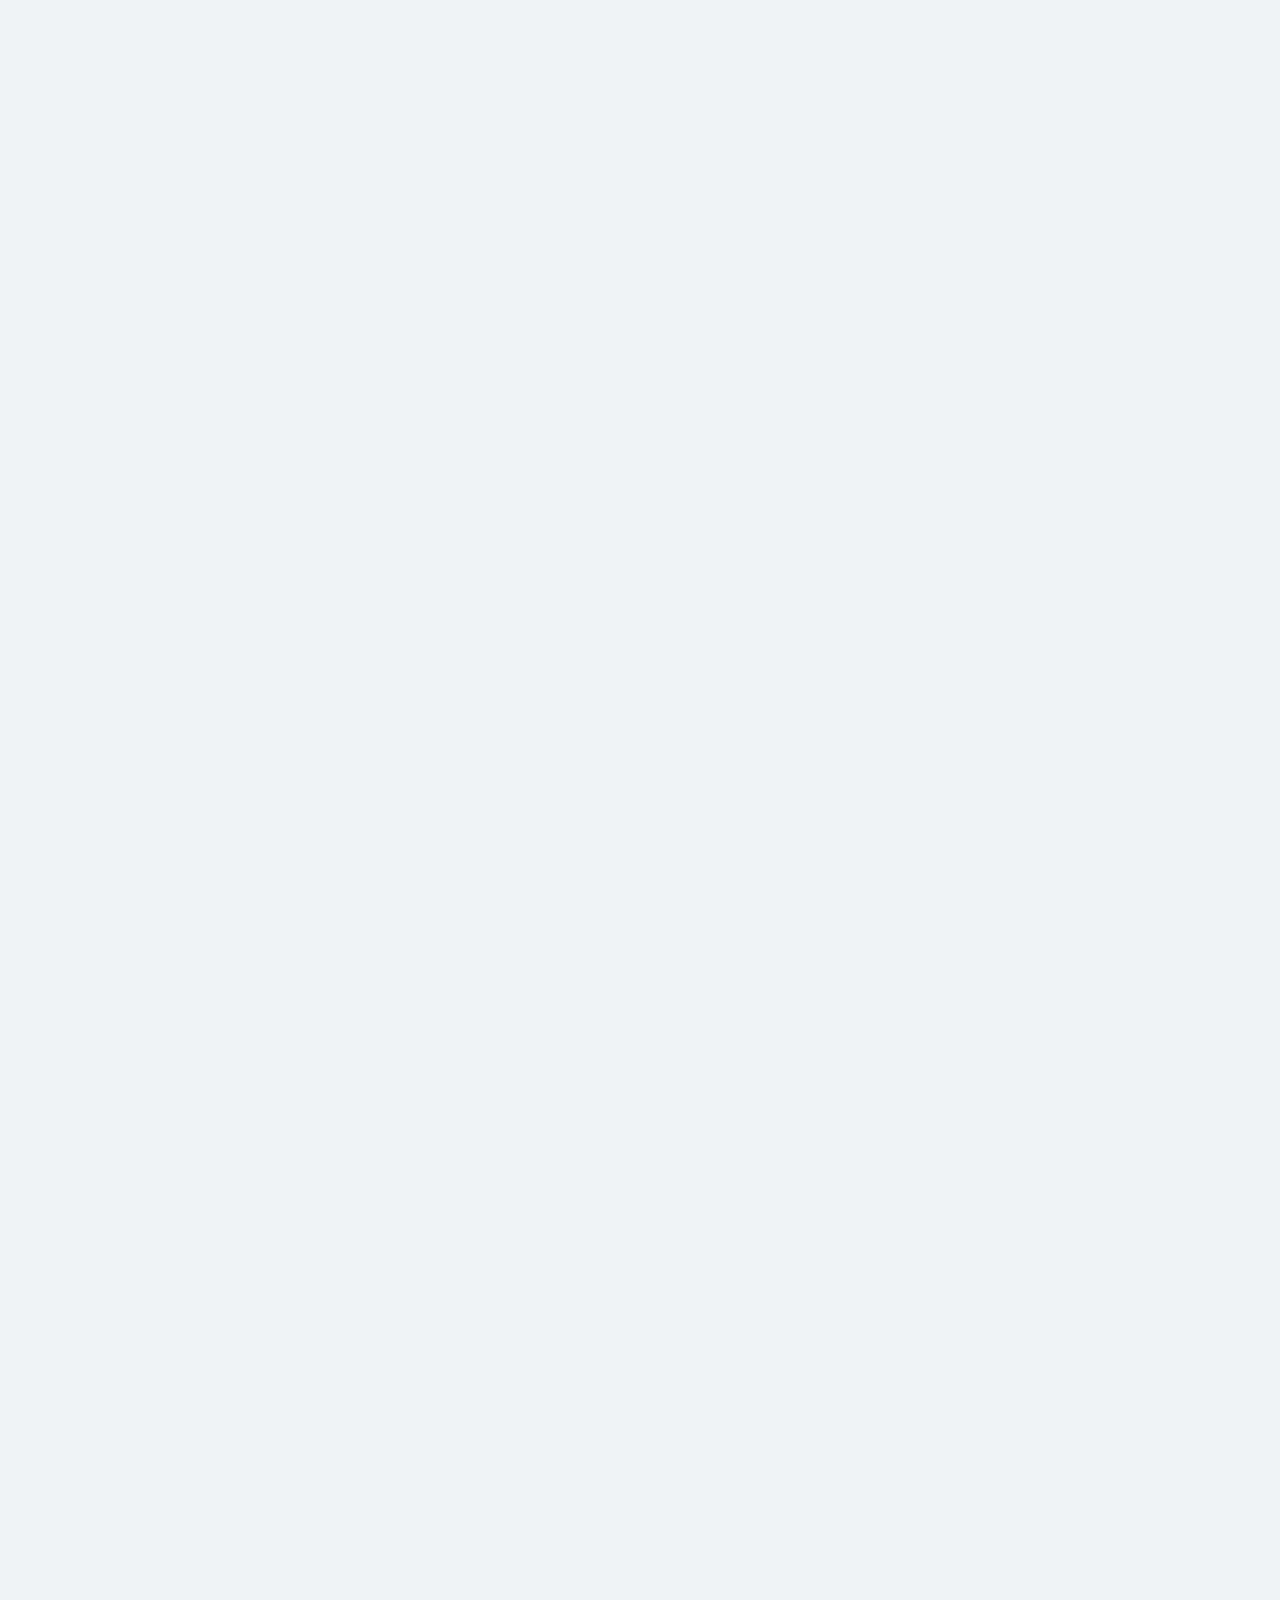
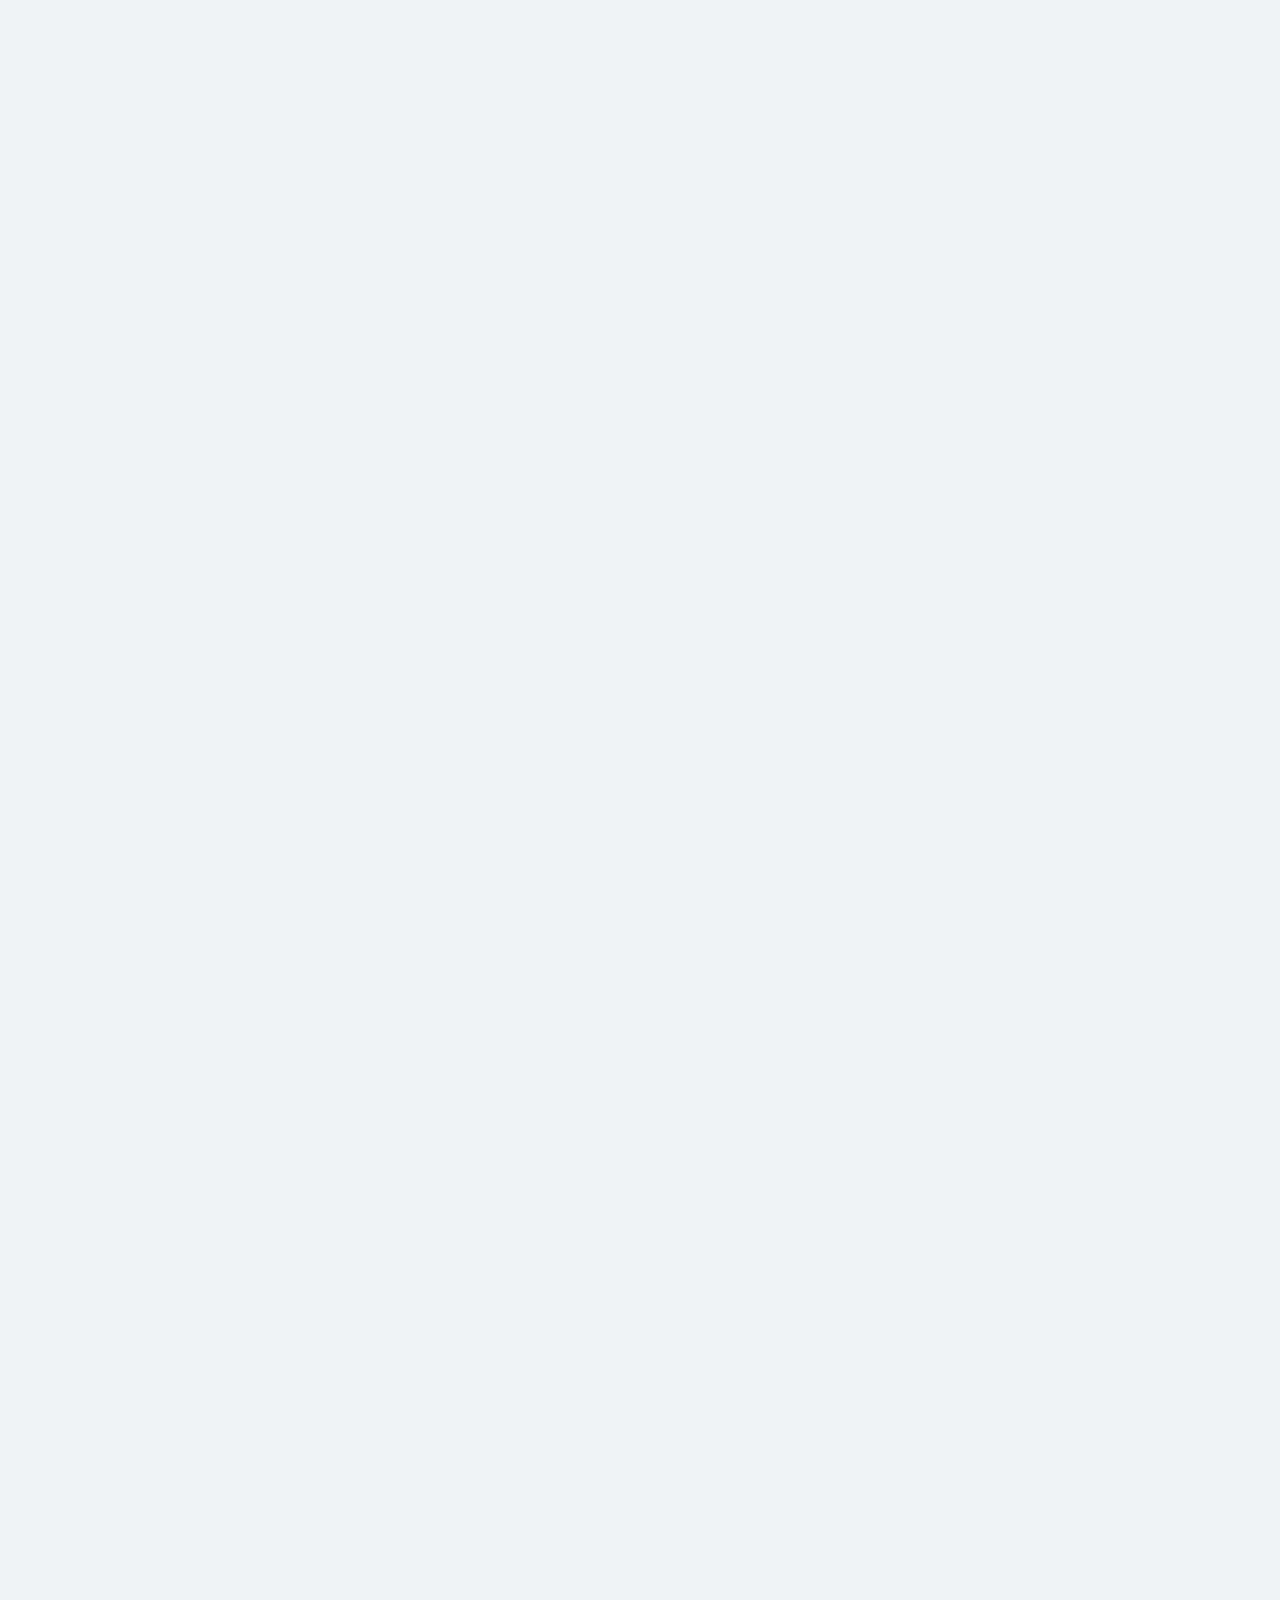
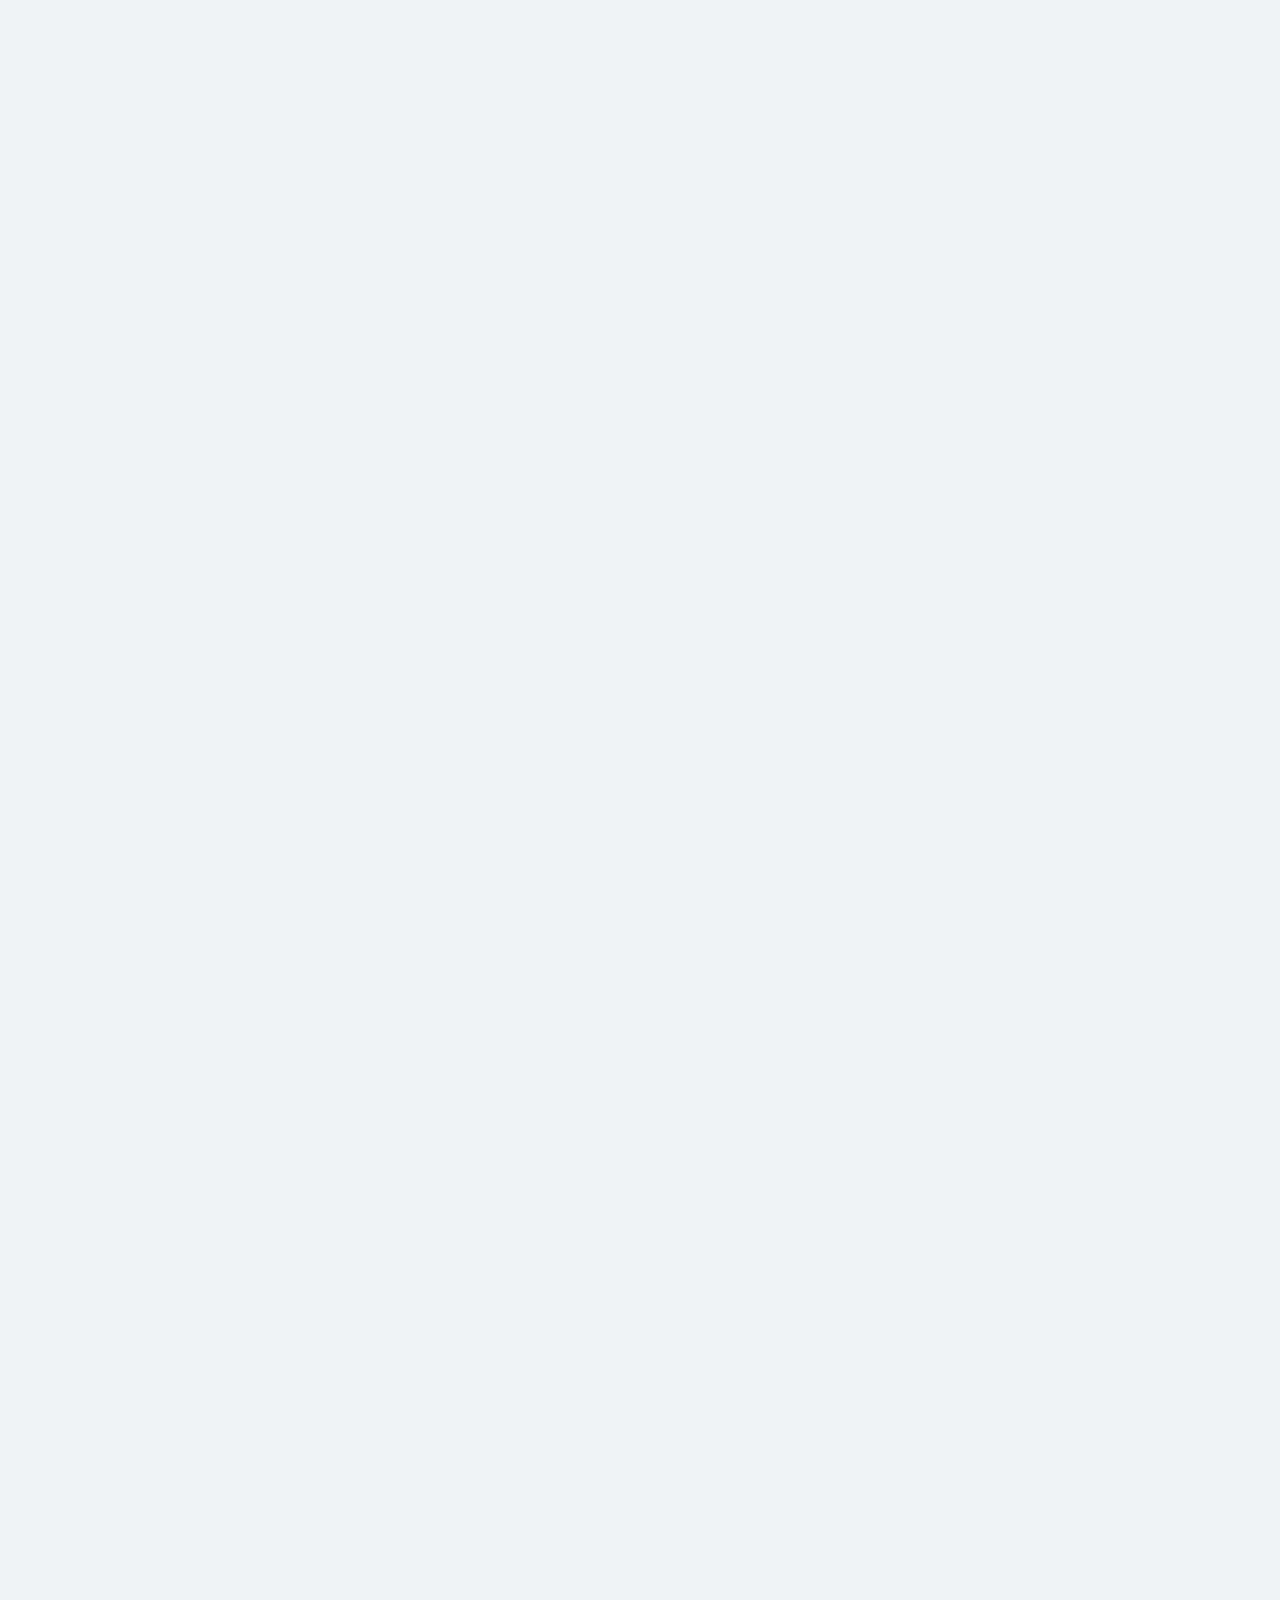
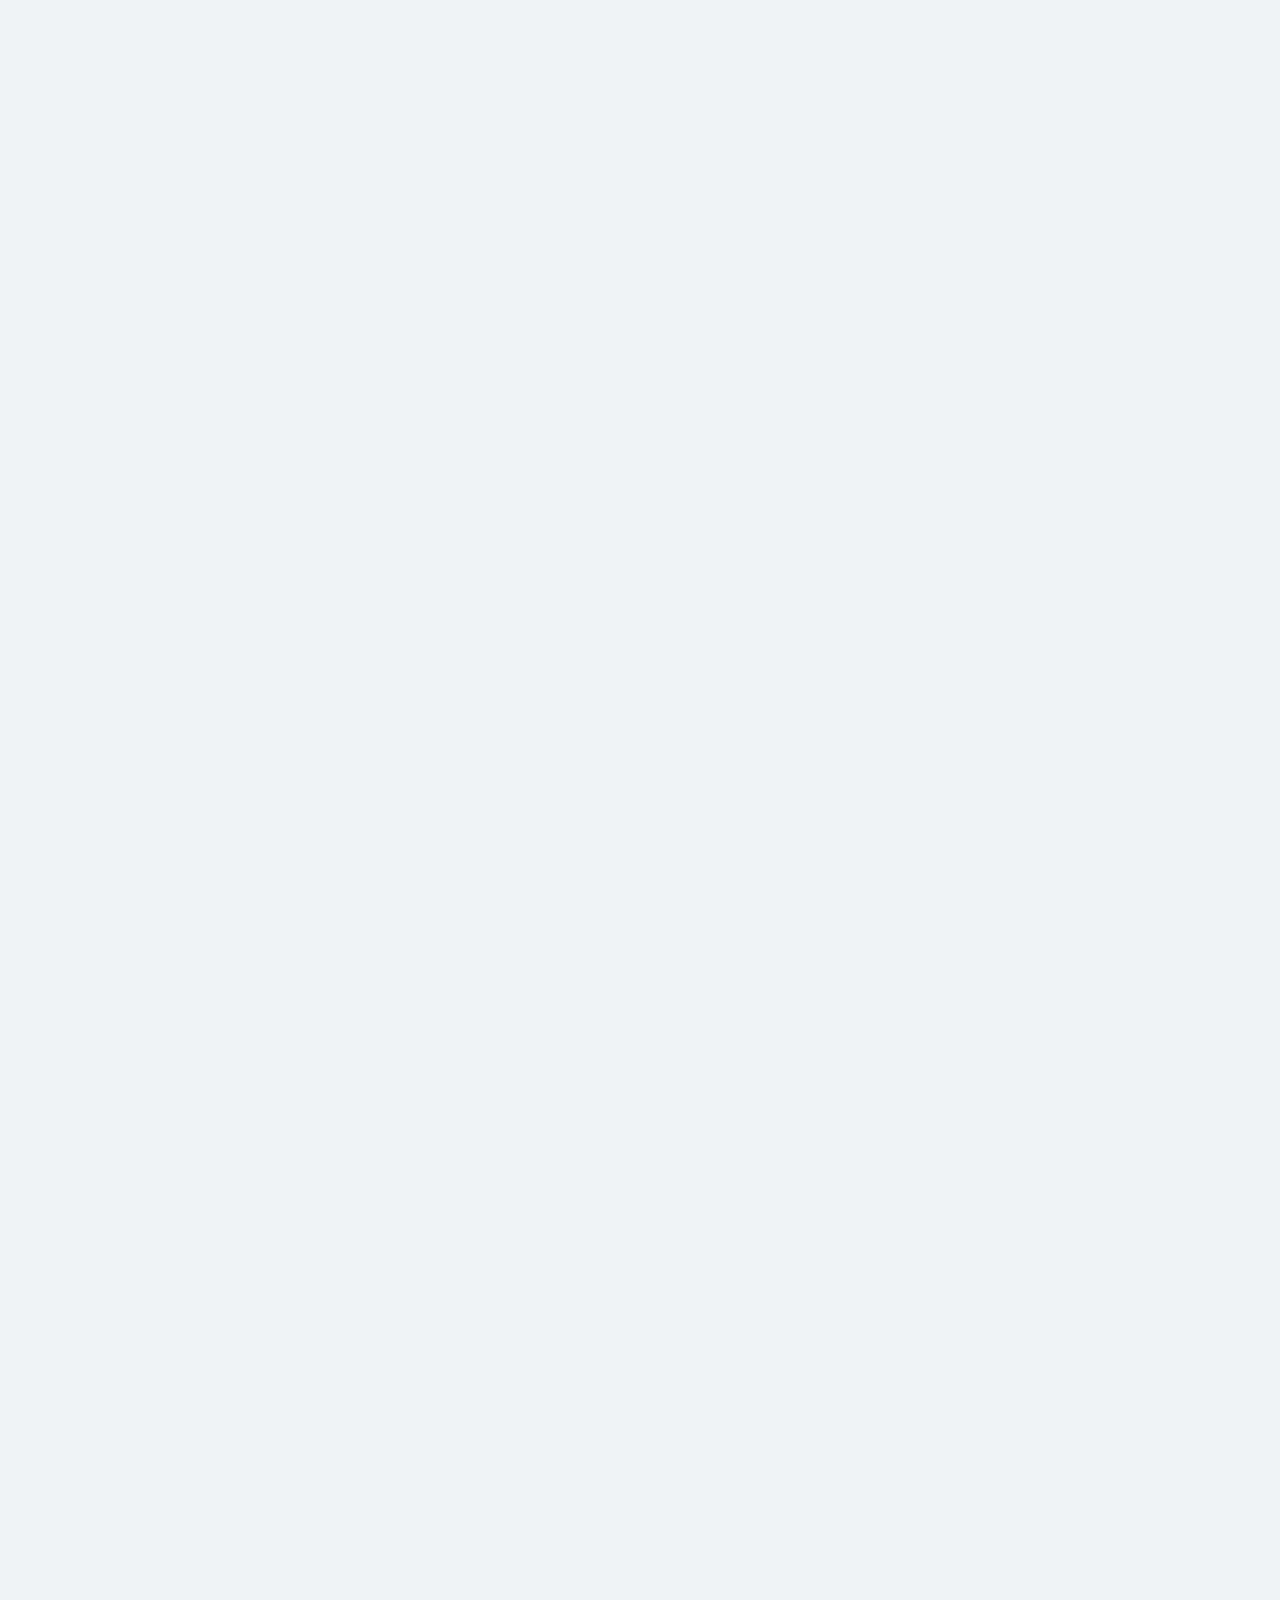
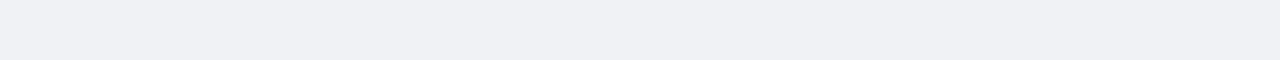
==== commit 209ce673: "update" ====
--- a/index.html
+++ b/index.html
@@ -300,7 +300,7 @@
   <div class="right-sidebar">
     <div class="r-top">
       <p style="letter-spacing: 0.8px;">Sponsored</p>
-    </div>k
+    </div>
     <div class="r-middle">
       <div class="r-middle-top">
         <div>
